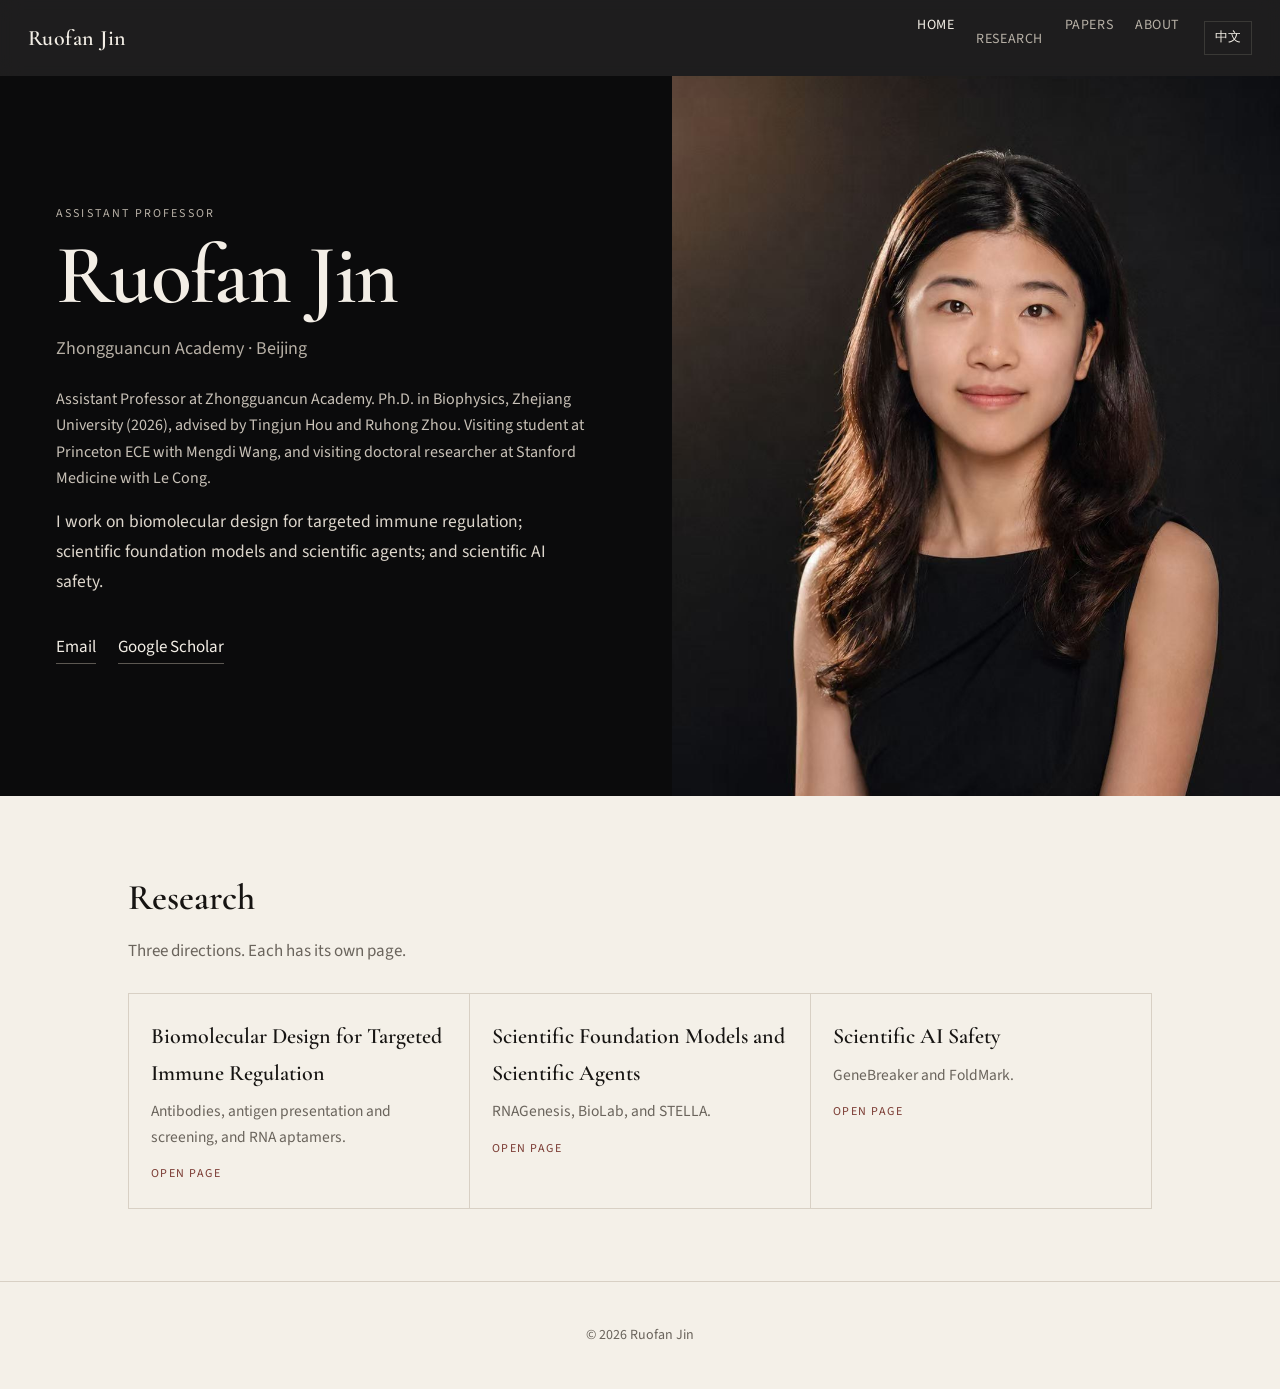
==== index.html @ 7af5a0ce "Force a cache refresh so home and research pages drop OpenIO. Co-authored-by: Cursor <cursoragent@cu" ====
<!DOCTYPE html>
<html lang="en" data-root="" data-page="home">
<head>
  <meta charset="UTF-8" />
  <meta name="viewport" content="width=device-width, initial-scale=1.0" />
  <title>Ruofan Jin</title>
  <meta name="description" content="Ruofan Jin is an Assistant Professor at Zhongguancun Academy. Research: biomolecular design for targeted immune regulation; scientific foundation models and scientific agents; and scientific AI safety." />
  <link rel="preconnect" href="https://fonts.googleapis.com" />
  <link rel="preconnect" href="https://fonts.gstatic.com" crossorigin />
  <link href="https://fonts.googleapis.com/css2?family=Cormorant+Garamond:ital,wght@0,500;0,600;0,700;1,500&family=Source+Sans+3:ital,wght@0,400;0,500;0,600;1,400&display=swap" rel="stylesheet" />
  <link rel="stylesheet" href="css/style.css" />
  <link rel="icon" href="data:image/svg+xml,<svg xmlns='http://www.w3.org/2000/svg' viewBox='0 0 64 64'><rect fill='%230c0c0d' width='64' height='64'/><text x='50%' y='54%' text-anchor='middle' fill='%23f4f0e8' font-family='Georgia' font-size='28'>RJ</text></svg>" />
</head>
<body>
  <header class="site-header" id="site-header"></header>

  <main id="top">
    <section class="hero">
      <div class="hero-copy">
        <p class="eyebrow" data-i18n="hero.role">Assistant Professor</p>
        <h1 data-i18n="hero.name">Ruofan Jin</h1>
        <p class="hero-affil" data-i18n="hero.affil">Zhongguancun Academy · Beijing</p>
        <p class="hero-bio" data-i18n="hero.bio"></p>
        <p class="hero-lead" data-i18n="hero.lead">
          I work on biomolecular design for targeted immune regulation; scientific foundation models and scientific agents; and scientific AI safety.
        </p>
        <div class="hero-links">
          <a href="mailto:jinruofan@bza.edu.cn">Email</a>
          <a href="https://scholar.google.com/citations?user=nG5izwYAAAAJ&hl=en" target="_blank" rel="noopener">Google Scholar</a>
        </div>
      </div>
      <figure class="hero-photo">
        <img src="photos/portrait.jpg" alt="Portrait of Ruofan Jin" width="1023" height="1537" data-i18n-alt="hero.photoAlt" />
      </figure>
    </section>

    <section id="research" class="section">
      <div class="section-head">
        <h2 data-i18n="research.title">Research</h2>
        <p data-i18n="research.sub">Three directions. Each has its own page.</p>
      </div>
      <div class="research-grid" id="research-grid"></div>
    </section>
  </main>

  <footer class="site-footer">
    <p>© <span id="year"></span> <span id="footer-name">Ruofan Jin</span></p>
  </footer>

  <script src="js/content.js?v=20260819r"></script>
  <script src="js/site.js?v=20260819r"></script>
</body>
</html>
---- css/style.css ----
:root {
  --ink: #161412;
  --muted: #6a645c;
  --paper: #f4f0e8;
  --paper-2: #ebe5da;
  --line: #d8d0c4;
  --accent: #7a3a32;
  --hero: #0b0b0c;
  --hero-text: #f3eee6;
  --hero-muted: #b7b0a6;
  --max: 1080px;
  --serif: "Cormorant Garamond", "Times New Roman", serif;
  --sans: "Source Sans 3", "Helvetica Neue", sans-serif;
}

* { box-sizing: border-box; }
html { scroll-behavior: smooth; }
body {
  margin: 0;
  background: var(--paper);
  color: var(--ink);
  font-family: var(--sans);
  font-size: 17px;
  line-height: 1.65;
}

a { color: var(--accent); text-decoration: none; }
a:hover { text-decoration: underline; }

.site-header {
  position: sticky;
  top: 0;
  z-index: 20;
  display: flex;
  align-items: center;
  gap: 24px;
  padding: 14px 28px;
  background: rgba(11, 11, 12, 0.92);
  backdrop-filter: blur(10px);
  color: var(--hero-text);
}
.brand {
  color: var(--hero-text);
  font-family: var(--serif);
  font-size: 22px;
  font-weight: 600;
  letter-spacing: 0.02em;
  text-decoration: none;
  white-space: nowrap;
}
html[lang="zh-CN"] .brand,
html[lang="zh-CN"] .hero h1,
html[lang="zh-CN"] .article h1,
html[lang="zh-CN"] .page .section-head h1 {
  font-family: "Songti SC", "Noto Serif SC", "STSong", "SimSun", var(--serif);
}
html[lang="zh-CN"] .hero h1 { letter-spacing: 0.12em; }
.nav {
  display: flex;
  gap: 22px;
  margin-left: auto;
}
.nav a {
  color: var(--hero-muted);
  font-size: 14px;
  letter-spacing: 0.04em;
  text-transform: uppercase;
  text-decoration: none;
}
.nav a:hover { color: var(--hero-text); }
.nav a.is-active { color: var(--hero-text); }
.nav-group {
  position: relative;
  padding: 10px 0;
}
.nav-label {
  color: var(--hero-muted);
  font-size: 14px;
  letter-spacing: 0.04em;
  text-transform: uppercase;
}
.nav-group.is-current .nav-label { color: var(--hero-text); }
.nav-drop {
  display: none;
  position: absolute;
  top: 100%;
  left: 0;
  min-width: 220px;
  padding: 8px 0;
  background: #141312;
  border: 1px solid #3a3936;
  z-index: 30;
}
.nav-group:hover .nav-drop,
.nav-group:focus-within .nav-drop { display: block; }
.nav-drop a {
  display: block;
  padding: 8px 14px;
  text-transform: none;
  letter-spacing: 0.02em;
}
.header-actions { display: flex; align-items: center; gap: 10px; }
.lang-toggle,
.menu-toggle {
  background: transparent;
  border: 1px solid #3a3936;
  color: var(--hero-text);
  padding: 5px 10px;
  font: inherit;
  font-size: 13px;
  cursor: pointer;
}
.menu-toggle { display: none; }

.hero {
  display: grid;
  grid-template-columns: 1.05fr 0.95fr;
  min-height: auto;
  background: var(--hero);
  color: var(--hero-text);
}
.hero-copy {
  display: flex;
  flex-direction: column;
  justify-content: center;
  padding: 64px 56px 68px;
  max-width: 640px;
}
.eyebrow {
  margin: 0 0 12px;
  letter-spacing: 0.18em;
  text-transform: uppercase;
  font-size: 12px;
  color: var(--hero-muted);
}
.hero h1 {
  margin: 0;
  font-family: var(--serif);
  font-size: clamp(48px, 7vw, 84px);
  font-weight: 600;
  line-height: 0.95;
  letter-spacing: -0.02em;
}
.hero-affil {
  margin: 18px 0 0;
  color: var(--hero-muted);
  font-size: 18px;
}
.hero-bio {
  margin: 22px 0 0;
  max-width: 36em;
  color: #c9c2b8;
  font-size: 16px;
  line-height: 1.65;
}
.hero-lead {
  margin: 16px 0 0;
  max-width: 36em;
  color: #ddd6cc;
  font-size: 17.5px;
  line-height: 1.7;
}
.hero-links {
  display: flex;
  flex-wrap: wrap;
  gap: 22px;
  margin-top: 36px;
}
.hero-links a {
  color: var(--hero-text);
  border-bottom: 1px solid #5c5852;
  padding-bottom: 2px;
  text-decoration: none;
}
.hero-links a:hover { border-bottom-color: var(--hero-text); }
.hero-photo {
  margin: 0;
  overflow: hidden;
  background: #000;
  min-height: 520px;
  max-height: 720px;
}
.hero-photo img {
  width: 100%;
  height: 100%;
  object-fit: cover;
  object-position: 50% 18%;
  display: block;
}

.news-bar {
  display: grid;
  grid-template-columns: 90px 1fr;
  gap: 16px;
  max-width: var(--max);
  margin: 0 auto;
  padding: 28px 28px 8px;
  border-bottom: 1px solid var(--line);
}
.news-bar > p {
  margin: 6px 0 0;
  font-size: 12px;
  letter-spacing: 0.16em;
  text-transform: uppercase;
  color: var(--accent);
}
.news-bar ul {
  margin: 0;
  padding: 0;
  list-style: none;
}
.news-bar li {
  font-size: 15px;
  color: var(--muted);
  padding: 4px 0;
}
.news-bar li a { font-weight: 600; }
.news-bar li span { color: var(--muted); }

.section {
  max-width: var(--max);
  margin: 0 auto;
  padding: 72px 28px;
}
.section-alt { background: var(--paper-2); max-width: none; padding: 72px 28px; }
.section-alt > * { max-width: var(--max); margin-left: auto; margin-right: auto; }
.section-head { margin-bottom: 28px; }
.section-head h2,
.page .section-head h1 {
  margin: 0;
  font-family: var(--serif);
  font-size: 36px;
  font-weight: 600;
}
.section-head p { margin: 10px 0 0; color: var(--muted); }

.prose { max-width: 46em; }
.prose p { margin: 0 0 16px; }
.prose .note {
  margin-top: 24px;
  padding-top: 16px;
  border-top: 1px solid var(--line);
  color: var(--muted);
  font-size: 16px;
}

.research-grid {
  display: grid;
  grid-template-columns: 1fr 1fr 1fr;
  gap: 1px;
  background: var(--line);
  border: 1px solid var(--line);
}
.research-card {
  display: block;
  width: 100%;
  text-align: left;
  background: var(--paper);
  border: 0;
  padding: 24px 22px 22px;
  font: inherit;
  color: inherit;
  text-decoration: none;
  cursor: pointer;
}
a.research-card:hover {
  text-decoration: none;
  background: #fffdf8;
}
.research-card:focus-visible {
  outline: 1px solid var(--accent);
  outline-offset: -1px;
}
.research-card h3 {
  margin: 0 0 8px;
  font-family: var(--serif);
  font-size: 22px;
  font-weight: 600;
}
.research-card p { margin: 0; color: var(--muted); font-size: 15.5px; }
.card-hint {
  display: inline-block;
  margin-top: 14px;
  font-size: 12px;
  letter-spacing: 0.12em;
  text-transform: uppercase;
  color: var(--accent);
}
.research-panel {
  margin-top: 1px;
  padding: 28px 24px;
  border: 1px solid var(--line);
  border-top: 0;
  background: #fffdf8;
}
.research-panel h3 {
  margin: 0 0 18px;
  font-family: var(--serif);
  font-size: 26px;
}
.research-panel h4 {
  margin: 18px 0 8px;
  font-size: 12px;
  letter-spacing: 0.14em;
  text-transform: uppercase;
  color: var(--accent);
}
.research-panel p { margin: 0; max-width: 46em; }
.work-list {
  margin: 0;
  padding: 0;
  list-style: none;
}
.work-list li { padding: 6px 0; border-bottom: 1px solid var(--line); }
.work-list span { color: var(--muted); }
.fig-grid {
  display: grid;
  grid-template-columns: repeat(auto-fit, minmax(220px, 1fr));
  gap: 18px;
  margin: 4px 0 8px;
}
.fig-grid figure {
  margin: 0;
}
.fig-grid img {
  display: block;
  width: 100%;
  height: auto;
  background: #fff;
  border: 1px solid var(--line);
}
.fig-grid a { text-decoration: none; }
.fig-grid figcaption {
  margin-top: 8px;
  font-size: 13.5px;
  line-height: 1.45;
  color: var(--muted);
}
.code-links {
  display: flex;
  flex-wrap: wrap;
  gap: 16px 22px;
  margin-top: 4px;
}

.page {
  max-width: var(--max);
  margin: 0 auto;
  padding: 48px 28px 80px;
  min-height: 70vh;
}
.article h1 {
  margin: 0 0 12px;
  font-family: var(--serif);
  font-size: clamp(28px, 4vw, 40px);
  font-weight: 600;
  line-height: 1.2;
}
.article .page-kicker {
  margin: 0 0 10px;
  font-size: 12px;
  letter-spacing: 0.16em;
  text-transform: uppercase;
  color: var(--accent);
}
.article .lede {
  margin: 0 0 28px;
  font-size: 19px;
  color: var(--muted);
  max-width: 40em;
}
.article .story,
.article p {
  max-width: 46em;
}
.article h2 {
  margin: 28px 0 10px;
  font-size: 12px;
  letter-spacing: 0.14em;
  text-transform: uppercase;
  color: var(--accent);
}
.fig-stack {
  display: flex;
  flex-direction: column;
  gap: 28px;
  margin: 8px 0 0;
}
.fig-stack figure { margin: 0; }
.fig-stack img {
  display: block;
  width: 100%;
  height: auto;
  background: #fff;
  border: 1px solid var(--line);
}
.fig-stack a { text-decoration: none; }
.fig-stack figcaption {
  margin-top: 10px;
  font-size: 14px;
  line-height: 1.5;
  color: var(--muted);
  max-width: 46em;
}

.list-label {
  margin: 36px 0 12px;
  font-size: 13px;
  letter-spacing: 0.14em;
  text-transform: uppercase;
  color: var(--accent);
  font-weight: 600;
}
.pubs {
  margin: 0;
  padding: 0;
  list-style: none;
  counter-reset: pub;
}
.pubs li {
  counter-increment: pub;
  display: grid;
  grid-template-columns: 2.2em 1fr;
  gap: 8px;
  padding: 16px 0;
  border-bottom: 1px solid var(--line);
}
.pubs li::before {
  content: counter(pub, decimal-leading-zero);
  color: var(--muted);
  font-variant-numeric: tabular-nums;
  font-size: 13px;
  padding-top: 4px;
}
.pubs .title { font-weight: 600; }
.pubs .meta { color: var(--muted); font-size: 15px; margin-top: 4px; }
.pubs .venue { font-style: italic; }
.pubs .badge {
  display: inline-block;
  margin-left: 8px;
  font-style: normal;
  font-size: 12px;
  letter-spacing: 0.04em;
  color: var(--accent);
}

.exp-grid {
  display: grid;
  grid-template-columns: 1fr 1fr;
  gap: 48px;
}
.timeline, .plain {
  margin: 0;
  padding: 0;
  list-style: none;
}
.timeline li, .plain li {
  padding: 10px 0;
  border-bottom: 1px solid var(--line);
}
.timeline .when { display: block; color: var(--muted); font-size: 13px; }
.timeline .what { font-weight: 600; }
.timeline .where { color: var(--muted); }

.contact-row {
  display: flex;
  justify-content: space-between;
  gap: 24px;
  flex-wrap: wrap;
}
.contact-links { display: flex; gap: 20px; }

.site-footer {
  border-top: 1px solid var(--line);
  padding: 28px;
  text-align: center;
  color: var(--muted);
  font-size: 14px;
}

@media (max-width: 980px) {
  .research-grid { grid-template-columns: 1fr; }
}

@media (max-width: 860px) {
  .hero { grid-template-columns: 1fr; min-height: auto; }
  .hero-copy { padding: 48px 24px 40px; }
  .hero-photo { height: 56vh; min-height: 380px; max-height: none; }
  .news-bar, .exp-grid, .research-grid { grid-template-columns: 1fr; }
  .nav { display: none; }
  .nav.open {
    display: flex;
    flex-direction: column;
    position: absolute;
    top: 52px;
    left: 0;
    right: 0;
    background: var(--hero);
    padding: 16px 28px 24px;
    gap: 14px;
  }
  .nav-group { padding: 0; }
  .nav-drop {
    display: block;
    position: static;
    min-width: 0;
    padding: 8px 0 0 12px;
    border: 0;
    background: transparent;
  }
  .menu-toggle { display: inline-block; }
  .site-header { position: sticky; flex-wrap: wrap; }
}
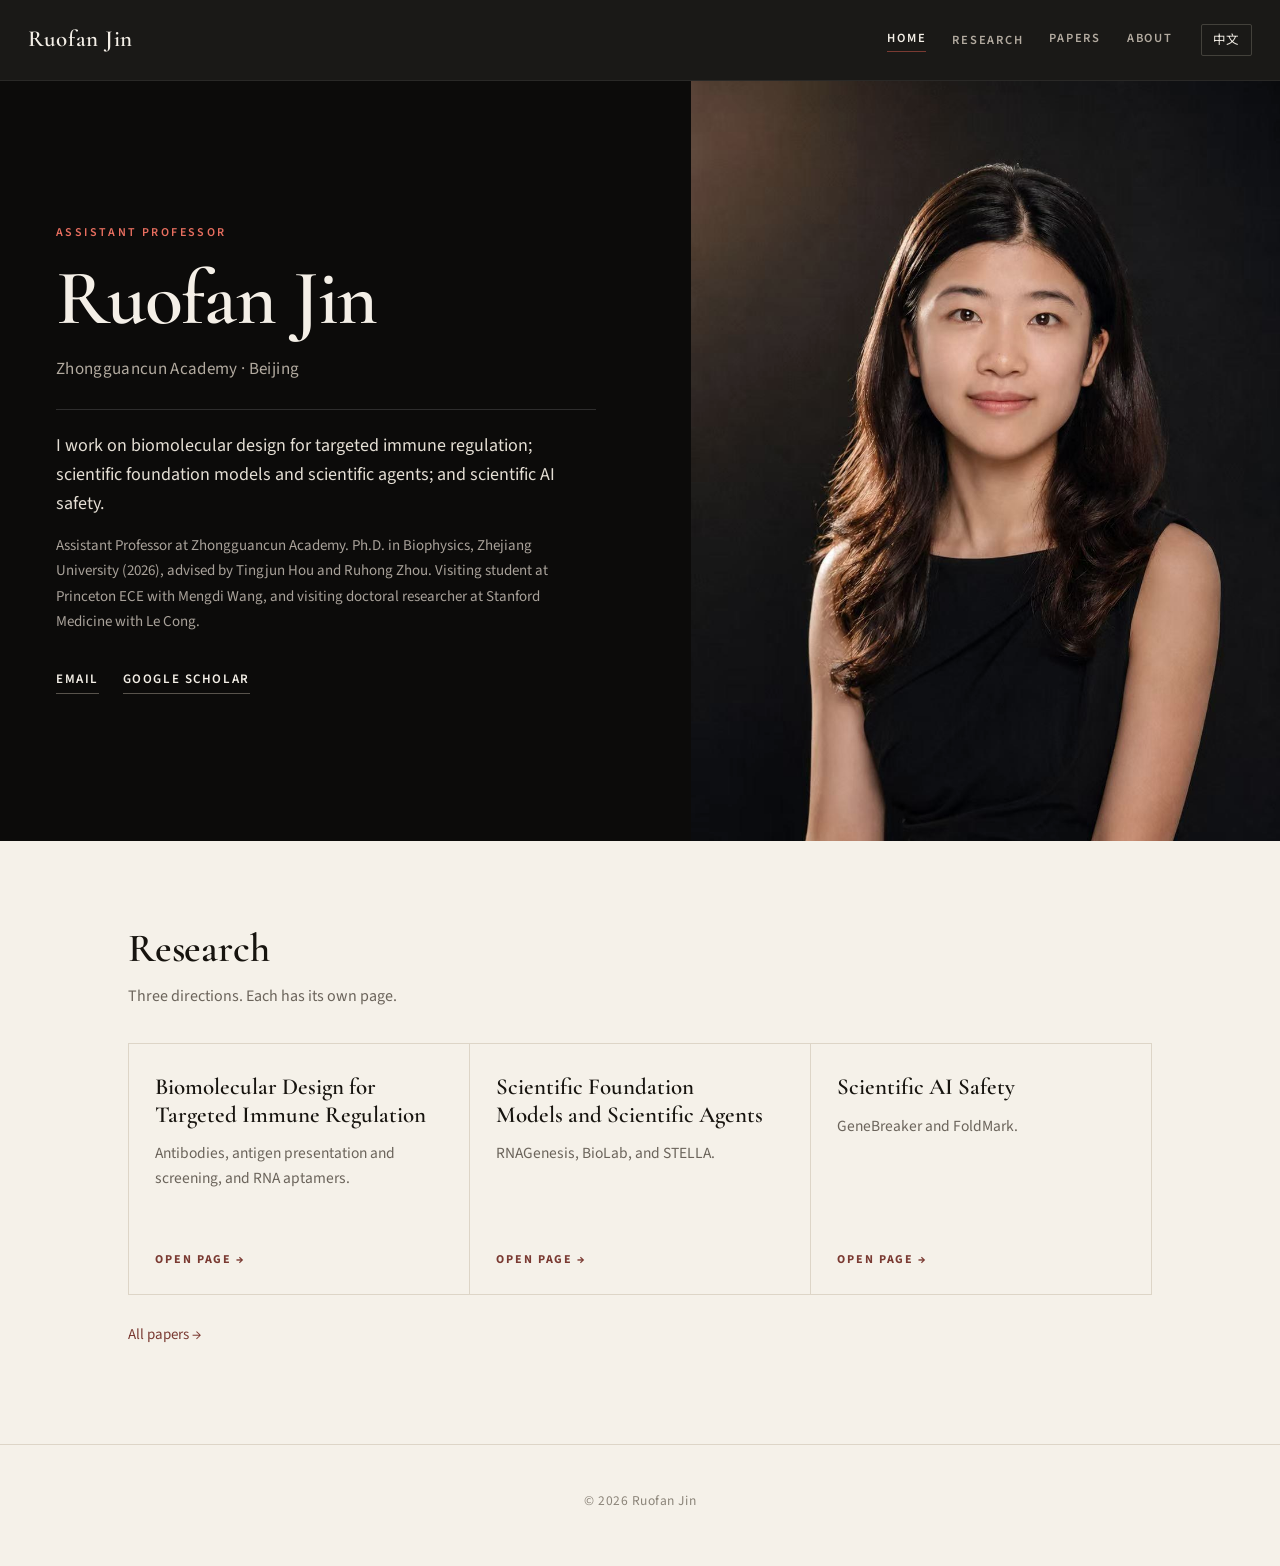
==== commit c58c8021: "Rework the typographic system for readable Chinese and English pages. Load Noto Serif/Sans SC so Chi" ====
--- a/index.html
+++ b/index.html
@@ -7,8 +7,8 @@
   <meta name="description" content="Ruofan Jin is an Assistant Professor at Zhongguancun Academy. Research: biomolecular design for targeted immune regulation; scientific foundation models and scientific agents; and scientific AI safety." />
   <link rel="preconnect" href="https://fonts.googleapis.com" />
   <link rel="preconnect" href="https://fonts.gstatic.com" crossorigin />
-  <link href="https://fonts.googleapis.com/css2?family=Cormorant+Garamond:ital,wght@0,500;0,600;0,700;1,500&family=Source+Sans+3:ital,wght@0,400;0,500;0,600;1,400&display=swap" rel="stylesheet" />
-  <link rel="stylesheet" href="css/style.css" />
+  <link href="https://fonts.googleapis.com/css2?family=Cormorant+Garamond:ital,wght@0,500;0,600;0,700;1,500&family=Noto+Sans+SC:wght@400;500;700&family=Noto+Serif+SC:wght@500;600&family=Source+Sans+3:ital,wght@0,400;0,500;0,600;1,400&display=swap" rel="stylesheet" />
+  <link rel="stylesheet" href="css/style.css?v=20260819u" />
   <link rel="icon" href="data:image/svg+xml,<svg xmlns='http://www.w3.org/2000/svg' viewBox='0 0 64 64'><rect fill='%230c0c0d' width='64' height='64'/><text x='50%' y='54%' text-anchor='middle' fill='%23f4f0e8' font-family='Georgia' font-size='28'>RJ</text></svg>" />
 </head>
 <body>
@@ -20,10 +20,10 @@
         <p class="eyebrow" data-i18n="hero.role">Assistant Professor</p>
         <h1 data-i18n="hero.name">Ruofan Jin</h1>
         <p class="hero-affil" data-i18n="hero.affil">Zhongguancun Academy · Beijing</p>
-        <p class="hero-bio" data-i18n="hero.bio"></p>
         <p class="hero-lead" data-i18n="hero.lead">
           I work on biomolecular design for targeted immune regulation; scientific foundation models and scientific agents; and scientific AI safety.
         </p>
+        <p class="hero-bio" data-i18n="hero.bio"></p>
         <div class="hero-links">
           <a href="mailto:jinruofan@bza.edu.cn">Email</a>
           <a href="https://scholar.google.com/citations?user=nG5izwYAAAAJ&hl=en" target="_blank" rel="noopener">Google Scholar</a>
@@ -40,6 +40,7 @@
         <p data-i18n="research.sub">Three directions. Each has its own page.</p>
       </div>
       <div class="research-grid" id="research-grid"></div>
+      <p class="section-more"><a href="papers.html" data-i18n="research.all">All papers</a></p>
     </section>
   </main>
 
@@ -47,7 +48,7 @@
     <p>© <span id="year"></span> <span id="footer-name">Ruofan Jin</span></p>
   </footer>
 
-  <script src="js/content.js?v=20260819r"></script>
-  <script src="js/site.js?v=20260819r"></script>
+  <script src="js/content.js?v=20260819u"></script>
+  <script src="js/site.js?v=20260819u"></script>
 </body>
 </html>
--- a/css/style.css
+++ b/css/style.css
@@ -1,20 +1,40 @@
 :root {
-  --ink: #161412;
-  --muted: #6a645c;
-  --paper: #f4f0e8;
-  --paper-2: #ebe5da;
-  --line: #d8d0c4;
+  --ink: #17140f;
+  --ink-2: #35302a;
+  --muted: #6b645b;
+  --faint: #8b8479;
+  --paper: #f5f1e9;
+  --paper-2: #ece6db;
+  --card: #fffdf8;
+  --line: #ddd5c7;
+  --line-strong: #c8bfb0;
   --accent: #7a3a32;
-  --hero: #0b0b0c;
-  --hero-text: #f3eee6;
-  --hero-muted: #b7b0a6;
+  --accent-soft: rgba(122, 58, 50, 0.08);
+  --hero: #0c0b0a;
+  --hero-text: #f4efe7;
+  --hero-muted: #b3aba0;
   --max: 1080px;
-  --serif: "Cormorant Garamond", "Times New Roman", serif;
-  --sans: "Source Sans 3", "Helvetica Neue", sans-serif;
+  --measure: 660px;
+  --measure-wide: 860px;
+  --serif: "Cormorant Garamond", "Noto Serif SC", "Songti SC", Georgia, serif;
+  --sans: "Source Sans 3", "Noto Sans SC", "PingFang SC", "Helvetica Neue", Arial, sans-serif;
+  --label: 12px;
+  --label-track: 0.16em;
+}
+
+/* Chinese needs a shorter measure and more leading than Latin. */
+html[lang="zh-CN"] {
+  --measure: 580px;
 }
 
 * { box-sizing: border-box; }
-html { scroll-behavior: smooth; }
+
+html {
+  scroll-behavior: smooth;
+  scroll-padding-top: 72px;
+  -webkit-text-size-adjust: 100%;
+}
+
 body {
   margin: 0;
   background: var(--paper);
@@ -22,100 +42,150 @@
   font-family: var(--sans);
   font-size: 17px;
   line-height: 1.65;
-}
-
-a { color: var(--accent); text-decoration: none; }
+  -webkit-font-smoothing: antialiased;
+  -moz-osx-font-smoothing: grayscale;
+  text-rendering: optimizeLegibility;
+}
+html[lang="zh-CN"] body {
+  font-size: 16.5px;
+  line-height: 1.85;
+}
+
+img { max-width: 100%; }
+
+a {
+  color: var(--accent);
+  text-decoration: none;
+  text-underline-offset: 3px;
+}
 a:hover { text-decoration: underline; }
-
+a:focus-visible,
+button:focus-visible {
+  outline: 2px solid var(--accent);
+  outline-offset: 3px;
+}
+::selection { background: #e6dbc8; }
+
+.label {
+  font-size: var(--label);
+  letter-spacing: var(--label-track);
+  text-transform: uppercase;
+  font-weight: 700;
+}
+
+/* ---------- header ---------- */
 .site-header {
   position: sticky;
   top: 0;
   z-index: 20;
   display: flex;
   align-items: center;
-  gap: 24px;
-  padding: 14px 28px;
-  background: rgba(11, 11, 12, 0.92);
+  gap: 28px;
+  padding: 13px 28px;
+  background: rgba(12, 11, 10, 0.94);
   backdrop-filter: blur(10px);
+  border-bottom: 1px solid rgba(255, 255, 255, 0.07);
   color: var(--hero-text);
 }
 .brand {
   color: var(--hero-text);
   font-family: var(--serif);
-  font-size: 22px;
-  font-weight: 600;
-  letter-spacing: 0.02em;
-  text-decoration: none;
+  font-size: 23px;
+  font-weight: 600;
+  letter-spacing: 0.03em;
   white-space: nowrap;
 }
-html[lang="zh-CN"] .brand,
-html[lang="zh-CN"] .hero h1,
-html[lang="zh-CN"] .article h1,
-html[lang="zh-CN"] .page .section-head h1 {
-  font-family: "Songti SC", "Noto Serif SC", "STSong", "SimSun", var(--serif);
-}
-html[lang="zh-CN"] .hero h1 { letter-spacing: 0.12em; }
+.brand:hover { text-decoration: none; opacity: 0.85; }
+html[lang="zh-CN"] .brand { font-size: 20px; letter-spacing: 0.14em; }
+
 .nav {
   display: flex;
-  gap: 22px;
+  align-items: center;
+  gap: 26px;
   margin-left: auto;
 }
-.nav a {
-  color: var(--hero-muted);
-  font-size: 14px;
-  letter-spacing: 0.04em;
-  text-transform: uppercase;
-  text-decoration: none;
-}
-.nav a:hover { color: var(--hero-text); }
-.nav a.is-active { color: var(--hero-text); }
-.nav-group {
-  position: relative;
-  padding: 10px 0;
-}
+.nav a,
 .nav-label {
   color: var(--hero-muted);
+  font-size: 12.5px;
+  letter-spacing: 0.14em;
+  text-transform: uppercase;
+  font-weight: 600;
+}
+html[lang="zh-CN"] .nav a,
+html[lang="zh-CN"] .nav-label {
   font-size: 14px;
-  letter-spacing: 0.04em;
-  text-transform: uppercase;
-}
-.nav-group.is-current .nav-label { color: var(--hero-text); }
+  letter-spacing: 0.1em;
+  font-weight: 400;
+}
+.nav > a,
+.nav-label {
+  display: inline-block;
+  padding-bottom: 3px;
+  border-bottom: 1px solid transparent;
+}
+.nav a:hover { color: var(--hero-text); text-decoration: none; }
+.nav > a.is-active,
+.nav-group.is-current .nav-label {
+  color: var(--hero-text);
+  border-bottom-color: var(--accent);
+}
+.nav-group { position: relative; padding: 12px 0; }
+.nav-label { cursor: default; }
+/* Kept painted but transparent so the links stay keyboard reachable. */
 .nav-drop {
-  display: none;
   position: absolute;
   top: 100%;
-  left: 0;
-  min-width: 220px;
-  padding: 8px 0;
-  background: #141312;
-  border: 1px solid #3a3936;
-  z-index: 30;
+  left: -14px;
+  min-width: 232px;
+  padding: 6px 0;
+  background: #171614;
+  border: 1px solid #37352f;
+  box-shadow: 0 18px 40px rgba(0, 0, 0, 0.35);
+  opacity: 0;
+  pointer-events: none;
+  transform: translateY(-5px);
+  transition: opacity 0.15s ease, transform 0.15s ease;
 }
 .nav-group:hover .nav-drop,
-.nav-group:focus-within .nav-drop { display: block; }
+.nav-group:focus-within .nav-drop {
+  opacity: 1;
+  pointer-events: auto;
+  transform: none;
+}
 .nav-drop a {
   display: block;
-  padding: 8px 14px;
+  padding: 9px 16px;
+  font-size: 14px;
+  letter-spacing: 0.02em;
   text-transform: none;
-  letter-spacing: 0.02em;
-}
+  font-weight: 400;
+  border: 0;
+}
+.nav-drop a.is-active { color: var(--hero-text); border: 0; }
+
 .header-actions { display: flex; align-items: center; gap: 10px; }
 .lang-toggle,
 .menu-toggle {
   background: transparent;
-  border: 1px solid #3a3936;
+  border: 1px solid #43413b;
+  border-radius: 2px;
   color: var(--hero-text);
-  padding: 5px 10px;
+  padding: 5px 11px;
   font: inherit;
-  font-size: 13px;
+  font-size: 12.5px;
+  letter-spacing: 0.06em;
   cursor: pointer;
-}
+  transition: background 0.15s ease;
+}
+.lang-toggle:hover,
+.menu-toggle:hover { background: rgba(255, 255, 255, 0.08); }
 .menu-toggle { display: none; }
 
+/* ---------- hero ---------- */
 .hero {
   display: grid;
-  grid-template-columns: 1.05fr 0.95fr;
-  min-height: auto;
+  grid-template-columns: 1.08fr 0.92fr;
   background: var(--hero);
   color: var(--hero-text);
 }
@@ -123,62 +193,78 @@
   display: flex;
   flex-direction: column;
   justify-content: center;
-  padding: 64px 56px 68px;
-  max-width: 640px;
+  padding: 72px 56px 76px;
+  max-width: 660px;
 }
 .eyebrow {
-  margin: 0 0 12px;
-  letter-spacing: 0.18em;
-  text-transform: uppercase;
-  font-size: 12px;
-  color: var(--hero-muted);
+  margin: 0 0 16px;
+  font-size: var(--label);
+  letter-spacing: 0.2em;
+  text-transform: uppercase;
+  font-weight: 600;
+  color: var(--accent);
+  filter: brightness(1.9);
 }
 .hero h1 {
   margin: 0;
   font-family: var(--serif);
-  font-size: clamp(48px, 7vw, 84px);
-  font-weight: 600;
-  line-height: 0.95;
-  letter-spacing: -0.02em;
+  font-size: clamp(46px, 6.4vw, 78px);
+  font-weight: 600;
+  line-height: 1;
+  letter-spacing: -0.015em;
+  text-wrap: balance;
+}
+html[lang="zh-CN"] .hero h1 {
+  font-size: clamp(38px, 4.8vw, 58px);
+  letter-spacing: 0.1em;
+  line-height: 1.15;
 }
 .hero-affil {
   margin: 18px 0 0;
   color: var(--hero-muted);
+  font-size: 17px;
+  letter-spacing: 0.02em;
+}
+.hero-lead {
+  margin: 26px 0 0;
+  padding-top: 22px;
+  border-top: 1px solid rgba(255, 255, 255, 0.14);
+  max-width: 30em;
+  color: #e4ded4;
   font-size: 18px;
-}
+  line-height: 1.6;
+}
+html[lang="zh-CN"] .hero-lead { font-size: 17px; line-height: 1.8; }
 .hero-bio {
-  margin: 22px 0 0;
-  max-width: 36em;
-  color: #c9c2b8;
-  font-size: 16px;
-  line-height: 1.65;
-}
-.hero-lead {
-  margin: 16px 0 0;
-  max-width: 36em;
-  color: #ddd6cc;
-  font-size: 17.5px;
+  margin: 14px 0 0;
+  max-width: 34em;
+  color: #a9a29a;
+  font-size: 15px;
   line-height: 1.7;
 }
 .hero-links {
   display: flex;
   flex-wrap: wrap;
-  gap: 22px;
-  margin-top: 36px;
+  gap: 24px;
+  margin-top: 34px;
 }
 .hero-links a {
   color: var(--hero-text);
-  border-bottom: 1px solid #5c5852;
-  padding-bottom: 2px;
-  text-decoration: none;
-}
-.hero-links a:hover { border-bottom-color: var(--hero-text); }
+  font-size: 13px;
+  letter-spacing: 0.12em;
+  text-transform: uppercase;
+  font-weight: 600;
+  border-bottom: 1px solid #58534c;
+  padding-bottom: 3px;
+}
+html[lang="zh-CN"] .hero-links a { font-size: 14px; letter-spacing: 0.06em; font-weight: 400; }
+.hero-links a:hover { border-bottom-color: var(--hero-text); text-decoration: none; }
 .hero-photo {
   margin: 0;
   overflow: hidden;
   background: #000;
-  min-height: 520px;
-  max-height: 720px;
+  min-height: 540px;
+  max-height: 760px;
 }
 .hero-photo img {
   width: 100%;
@@ -186,205 +272,187 @@
   object-fit: cover;
   object-position: 50% 18%;
   display: block;
-}
-
-.news-bar {
-  display: grid;
-  grid-template-columns: 90px 1fr;
-  gap: 16px;
-  max-width: var(--max);
-  margin: 0 auto;
-  padding: 28px 28px 8px;
-  border-bottom: 1px solid var(--line);
-}
-.news-bar > p {
-  margin: 6px 0 0;
-  font-size: 12px;
-  letter-spacing: 0.16em;
-  text-transform: uppercase;
-  color: var(--accent);
-}
-.news-bar ul {
-  margin: 0;
-  padding: 0;
-  list-style: none;
-}
-.news-bar li {
-  font-size: 15px;
-  color: var(--muted);
-  padding: 4px 0;
-}
-.news-bar li a { font-weight: 600; }
-.news-bar li span { color: var(--muted); }
-
+  filter: saturate(0.92) contrast(1.02);
+}
+
+/* ---------- generic sections and pages ---------- */
 .section {
   max-width: var(--max);
   margin: 0 auto;
-  padding: 72px 28px;
-}
-.section-alt { background: var(--paper-2); max-width: none; padding: 72px 28px; }
-.section-alt > * { max-width: var(--max); margin-left: auto; margin-right: auto; }
-.section-head { margin-bottom: 28px; }
+  padding: 84px 28px 96px;
+}
+.page {
+  max-width: var(--max);
+  margin: 0 auto;
+  padding: 56px 28px 104px;
+}
+.section-head { margin-bottom: 34px; }
 .section-head h2,
 .page .section-head h1 {
   margin: 0;
   font-family: var(--serif);
-  font-size: 36px;
-  font-weight: 600;
-}
-.section-head p { margin: 10px 0 0; color: var(--muted); }
-
-.prose { max-width: 46em; }
-.prose p { margin: 0 0 16px; }
-.prose .note {
-  margin-top: 24px;
-  padding-top: 16px;
-  border-top: 1px solid var(--line);
+  font-size: clamp(30px, 3.4vw, 40px);
+  font-weight: 600;
+  line-height: 1.15;
+  letter-spacing: -0.005em;
+}
+html[lang="zh-CN"] .section-head h2,
+html[lang="zh-CN"] .page .section-head h1 {
+  font-size: clamp(26px, 2.8vw, 33px);
+  letter-spacing: 0.04em;
+}
+.section-head p {
+  margin: 12px 0 0;
+  max-width: var(--measure);
   color: var(--muted);
   font-size: 16px;
 }
 
+/* ---------- home research grid ---------- */
 .research-grid {
   display: grid;
-  grid-template-columns: 1fr 1fr 1fr;
+  grid-template-columns: repeat(3, 1fr);
   gap: 1px;
   background: var(--line);
   border: 1px solid var(--line);
 }
 .research-card {
-  display: block;
-  width: 100%;
-  text-align: left;
+  display: flex;
+  flex-direction: column;
+  position: relative;
+  min-height: 250px;
   background: var(--paper);
-  border: 0;
-  padding: 24px 22px 22px;
-  font: inherit;
+  padding: 30px 26px 24px;
   color: inherit;
   text-decoration: none;
-  cursor: pointer;
-}
-a.research-card:hover {
-  text-decoration: none;
-  background: #fffdf8;
-}
-.research-card:focus-visible {
-  outline: 1px solid var(--accent);
-  outline-offset: -1px;
-}
+  transition: background 0.18s ease;
+}
+.research-card::before {
+  content: "";
+  position: absolute;
+  left: 0;
+  top: 0;
+  bottom: 0;
+  width: 2px;
+  background: var(--accent);
+  opacity: 0;
+  transition: opacity 0.18s ease;
+}
+a.research-card:hover { text-decoration: none; background: var(--card); }
+a.research-card:hover::before { opacity: 1; }
 .research-card h3 {
-  margin: 0 0 8px;
+  margin: 0 0 12px;
   font-family: var(--serif);
-  font-size: 22px;
-  font-weight: 600;
-}
-.research-card p { margin: 0; color: var(--muted); font-size: 15.5px; }
+  font-size: 23px;
+  font-weight: 600;
+  line-height: 1.2;
+  text-wrap: balance;
+}
+html[lang="zh-CN"] .research-card h3 {
+  font-size: 20px;
+  line-height: 1.45;
+  letter-spacing: 0.02em;
+}
+.research-card p {
+  margin: 0;
+  color: var(--muted);
+  font-size: 15.5px;
+  line-height: 1.6;
+}
 .card-hint {
   display: inline-block;
-  margin-top: 14px;
-  font-size: 12px;
-  letter-spacing: 0.12em;
-  text-transform: uppercase;
+  margin-top: auto;
+  padding-top: 22px;
+  font-size: var(--label);
+  letter-spacing: var(--label-track);
+  text-transform: uppercase;
+  font-weight: 700;
   color: var(--accent);
 }
-.research-panel {
-  margin-top: 1px;
-  padding: 28px 24px;
-  border: 1px solid var(--line);
-  border-top: 0;
-  background: #fffdf8;
-}
-.research-panel h3 {
+html[lang="zh-CN"] .card-hint { font-size: 13px; letter-spacing: 0.08em; font-weight: 400; }
+.card-hint::after {
+  content: "\00a0\2192";
+  display: inline-block;
+  transition: transform 0.18s ease;
+}
+a.research-card:hover .card-hint::after { transform: translateX(4px); }
+
+.section-more {
+  margin: 28px 0 0;
+  font-size: 15px;
+}
+.section-more a::after { content: "\00a0\2192"; }
+
+/* ---------- article (research direction pages) ---------- */
+.article .page-kicker {
+  margin: 0 0 14px;
+  font-size: var(--label);
+  letter-spacing: 0.2em;
+  text-transform: uppercase;
+  font-weight: 700;
+  color: var(--accent);
+}
+.article h1 {
   margin: 0 0 18px;
+  max-width: 800px;
   font-family: var(--serif);
-  font-size: 26px;
-}
-.research-panel h4 {
-  margin: 18px 0 8px;
-  font-size: 12px;
-  letter-spacing: 0.14em;
-  text-transform: uppercase;
+  font-size: clamp(32px, 4.2vw, 48px);
+  font-weight: 600;
+  line-height: 1.1;
+  letter-spacing: -0.01em;
+  text-wrap: balance;
+}
+html[lang="zh-CN"] .article h1 {
+  font-size: clamp(27px, 3.2vw, 37px);
+  line-height: 1.35;
+  letter-spacing: 0.04em;
+}
+.article .lede {
+  margin: 0;
+  max-width: var(--measure);
+  font-family: var(--serif);
+  font-size: 24px;
+  line-height: 1.45;
+  color: var(--ink-2);
+}
+html[lang="zh-CN"] .article .lede { font-size: 20px; line-height: 1.7; }
+.article h2 {
+  margin: 46px 0 14px;
+  padding-top: 13px;
+  max-width: var(--measure);
+  border-top: 1px solid var(--line);
+  font-size: var(--label);
+  letter-spacing: var(--label-track);
+  text-transform: uppercase;
+  font-weight: 700;
   color: var(--accent);
 }
-.research-panel p { margin: 0; max-width: 46em; }
+html[lang="zh-CN"] .article h2 { font-size: 13px; letter-spacing: 0.1em; }
+.article p { max-width: var(--measure); margin: 0 0 14px; }
+.article .story {
+  margin: 14px 0 0;
+  color: var(--ink-2);
+}
 .work-list {
   margin: 0;
   padding: 0;
+  max-width: var(--measure);
   list-style: none;
 }
-.work-list li { padding: 6px 0; border-bottom: 1px solid var(--line); }
-.work-list span { color: var(--muted); }
-.fig-grid {
-  display: grid;
-  grid-template-columns: repeat(auto-fit, minmax(220px, 1fr));
-  gap: 18px;
-  margin: 4px 0 8px;
-}
-.fig-grid figure {
-  margin: 0;
-}
-.fig-grid img {
-  display: block;
-  width: 100%;
-  height: auto;
-  background: #fff;
-  border: 1px solid var(--line);
-}
-.fig-grid a { text-decoration: none; }
-.fig-grid figcaption {
-  margin-top: 8px;
-  font-size: 13.5px;
-  line-height: 1.45;
-  color: var(--muted);
-}
-.code-links {
-  display: flex;
-  flex-wrap: wrap;
-  gap: 16px 22px;
-  margin-top: 4px;
-}
-
-.page {
-  max-width: var(--max);
-  margin: 0 auto;
-  padding: 48px 28px 80px;
-  min-height: 70vh;
-}
-.article h1 {
-  margin: 0 0 12px;
-  font-family: var(--serif);
-  font-size: clamp(28px, 4vw, 40px);
-  font-weight: 600;
-  line-height: 1.2;
-}
-.article .page-kicker {
-  margin: 0 0 10px;
-  font-size: 12px;
-  letter-spacing: 0.16em;
-  text-transform: uppercase;
-  color: var(--accent);
-}
-.article .lede {
-  margin: 0 0 28px;
-  font-size: 19px;
-  color: var(--muted);
-  max-width: 40em;
-}
-.article .story,
-.article p {
-  max-width: 46em;
-}
-.article h2 {
-  margin: 28px 0 10px;
-  font-size: 12px;
-  letter-spacing: 0.14em;
-  text-transform: uppercase;
-  color: var(--accent);
-}
+.work-list li {
+  padding: 11px 0;
+  border-bottom: 1px solid var(--line);
+}
+.work-list li:first-child { border-top: 1px solid var(--line); }
+.work-list a { font-weight: 600; }
+.work-list span { color: var(--muted); font-size: 15px; }
+
 .fig-stack {
   display: flex;
   flex-direction: column;
-  gap: 28px;
-  margin: 8px 0 0;
+  gap: 40px;
+  margin: 20px 0 0;
+  max-width: 900px;
 }
 .fig-stack figure { margin: 0; }
 .fig-stack img {
@@ -395,119 +463,273 @@
   border: 1px solid var(--line);
 }
 .fig-stack a { text-decoration: none; }
+.fig-stack a:hover img { border-color: var(--accent); }
 .fig-stack figcaption {
-  margin-top: 10px;
+  margin-top: 12px;
+  padding-left: 14px;
+  border-left: 2px solid var(--line-strong);
   font-size: 14px;
-  line-height: 1.5;
+  line-height: 1.6;
   color: var(--muted);
-  max-width: 46em;
-}
-
+  max-width: var(--measure);
+}
+.code-links {
+  display: flex;
+  flex-wrap: wrap;
+  gap: 10px;
+  max-width: var(--measure);
+}
+.code-links a {
+  border: 1px solid var(--line-strong);
+  border-radius: 999px;
+  padding: 5px 15px;
+  font-size: 14px;
+}
+.code-links a:hover {
+  text-decoration: none;
+  background: var(--accent-soft);
+  border-color: var(--accent);
+}
+
+.more-dirs {
+  display: flex;
+  flex-wrap: wrap;
+  gap: 12px 28px;
+  max-width: var(--measure);
+}
+.more-dirs a { font-size: 15.5px; }
+.more-dirs a::after { content: "\00a0\2192"; }
+
+/* ---------- publications ---------- */
 .list-label {
-  margin: 36px 0 12px;
-  font-size: 13px;
-  letter-spacing: 0.14em;
+  margin: 52px 0 8px;
+  padding-bottom: 10px;
+  border-bottom: 1px solid var(--line-strong);
+  max-width: var(--measure-wide);
+  font-size: var(--label);
+  letter-spacing: var(--label-track);
   text-transform: uppercase;
   color: var(--accent);
-  font-weight: 600;
-}
+  font-weight: 700;
+}
+html[lang="zh-CN"] .list-label { font-size: 13.5px; letter-spacing: 0.12em; }
+.page > .list-label:first-of-type { margin-top: 40px; }
 .pubs {
   margin: 0;
   padding: 0;
+  max-width: var(--measure-wide);
   list-style: none;
   counter-reset: pub;
 }
 .pubs li {
   counter-increment: pub;
   display: grid;
-  grid-template-columns: 2.2em 1fr;
-  gap: 8px;
-  padding: 16px 0;
+  grid-template-columns: 2.6em 1fr;
+  padding: 18px 0;
   border-bottom: 1px solid var(--line);
 }
 .pubs li::before {
   content: counter(pub, decimal-leading-zero);
+  color: var(--faint);
+  font-family: var(--serif);
+  font-variant-numeric: tabular-nums;
+  font-size: 16px;
+  line-height: 1.6;
+}
+.pubs .title {
+  color: var(--ink);
+  font-weight: 600;
+  line-height: 1.45;
+}
+a.title:hover { color: var(--accent); text-decoration: none; border-bottom: 1px solid var(--accent); }
+.pubs .meta {
   color: var(--muted);
-  font-variant-numeric: tabular-nums;
-  font-size: 13px;
-  padding-top: 4px;
-}
-.pubs .title { font-weight: 600; }
-.pubs .meta { color: var(--muted); font-size: 15px; margin-top: 4px; }
+  font-size: 14.5px;
+  line-height: 1.6;
+  margin-top: 6px;
+}
+.pubs .meta b { color: var(--ink-2); font-weight: 700; }
 .pubs .venue { font-style: italic; }
 .pubs .badge {
   display: inline-block;
-  margin-left: 8px;
+  margin-left: 10px;
+  padding: 1px 9px;
+  border: 1px solid var(--accent);
+  border-radius: 999px;
+  background: var(--accent-soft);
   font-style: normal;
-  font-size: 12px;
-  letter-spacing: 0.04em;
+  font-size: 11.5px;
+  letter-spacing: 0.06em;
+  text-transform: uppercase;
   color: var(--accent);
 }
 
-.exp-grid {
+.scholar-more {
+  margin: 44px 0 0;
+  max-width: var(--measure-wide);
+}
+.scholar-more a {
+  display: inline-block;
+  border: 1px solid var(--line-strong);
+  border-radius: 2px;
+  padding: 10px 20px;
+  font-size: 15px;
+  letter-spacing: 0.02em;
+}
+.scholar-more a:hover {
+  text-decoration: none;
+  background: var(--accent-soft);
+  border-color: var(--accent);
+}
+.scholar-more a::after { content: "\00a0\2197"; }
+
+/* ---------- about ---------- */
+.timeline,
+.plain {
+  margin: 0;
+  padding: 0;
+  max-width: var(--measure-wide);
+  list-style: none;
+}
+.timeline li {
   display: grid;
-  grid-template-columns: 1fr 1fr;
-  gap: 48px;
-}
-.timeline, .plain {
-  margin: 0;
-  padding: 0;
-  list-style: none;
-}
-.timeline li, .plain li {
-  padding: 10px 0;
+  grid-template-columns: 11.5em 1fr;
+  gap: 0 28px;
+  padding: 16px 0;
   border-bottom: 1px solid var(--line);
 }
-.timeline .when { display: block; color: var(--muted); font-size: 13px; }
-.timeline .what { font-weight: 600; }
-.timeline .where { color: var(--muted); }
+.timeline .when {
+  color: var(--muted);
+  font-size: 14px;
+  font-variant-numeric: tabular-nums;
+  letter-spacing: 0.03em;
+  padding-top: 2px;
+}
+.timeline .what { display: block; font-weight: 600; }
+.timeline .where { color: var(--muted); font-size: 15px; line-height: 1.6; margin-top: 2px; }
+
+.plain li {
+  position: relative;
+  padding: 11px 0 11px 20px;
+  border-bottom: 1px solid var(--line);
+  font-size: 16px;
+}
+.plain li::before {
+  content: "";
+  position: absolute;
+  left: 0;
+  top: 1.5em;
+  width: 7px;
+  height: 1px;
+  background: var(--accent);
+}
+.chips {
+  display: flex;
+  flex-wrap: wrap;
+  gap: 10px;
+  margin-top: 4px;
+}
+.chips li {
+  padding: 6px 16px;
+  border: 1px solid var(--line-strong);
+  border-radius: 999px;
+  font-size: 15px;
+}
+.chips li::before { display: none; }
 
 .contact-row {
   display: flex;
   justify-content: space-between;
-  gap: 24px;
+  gap: 28px;
   flex-wrap: wrap;
-}
+  max-width: var(--measure-wide);
+  padding: 22px 24px;
+  background: var(--card);
+  border: 1px solid var(--line);
+}
+.contact-row p { margin: 0; }
+.contact-row a { font-weight: 600; }
+.contact-row span { color: var(--muted); font-size: 15px; }
 .contact-links { display: flex; gap: 20px; }
 
+/* ---------- footer ---------- */
 .site-footer {
   border-top: 1px solid var(--line);
-  padding: 28px;
+  padding: 32px 28px 40px;
   text-align: center;
-  color: var(--muted);
-  font-size: 14px;
-}
-
-@media (max-width: 980px) {
+  color: var(--faint);
+  font-size: 13.5px;
+  letter-spacing: 0.04em;
+}
+
+/* ---------- responsive ---------- */
+@media (max-width: 1040px) {
+  .hero-copy { padding: 60px 40px 64px; }
+  .research-card { min-height: 230px; padding: 26px 22px 22px; }
+}
+
+@media (max-width: 900px) {
   .research-grid { grid-template-columns: 1fr; }
+  .research-card { min-height: 0; }
+  .card-hint { padding-top: 16px; }
 }
 
 @media (max-width: 860px) {
-  .hero { grid-template-columns: 1fr; min-height: auto; }
-  .hero-copy { padding: 48px 24px 40px; }
-  .hero-photo { height: 56vh; min-height: 380px; max-height: none; }
-  .news-bar, .exp-grid, .research-grid { grid-template-columns: 1fr; }
+  .hero { grid-template-columns: 1fr; }
+  .hero-copy { padding: 44px 24px 40px; max-width: none; }
+  .hero-photo { height: 54vh; min-height: 340px; max-height: none; }
+  .section { padding: 56px 24px 64px; }
+  .page { padding: 40px 24px 72px; }
+  .article h2 { margin-top: 38px; }
+  .fig-stack { gap: 30px; }
+  .timeline li { grid-template-columns: 1fr; gap: 4px; }
+  .contact-row { padding: 20px; }
   .nav { display: none; }
   .nav.open {
     display: flex;
     flex-direction: column;
+    align-items: flex-start;
     position: absolute;
-    top: 52px;
+    top: 100%;
     left: 0;
     right: 0;
     background: var(--hero);
-    padding: 16px 28px 24px;
-    gap: 14px;
+    border-bottom: 1px solid #2c2a26;
+    padding: 18px 24px 26px;
+    gap: 16px;
   }
   .nav-group { padding: 0; }
   .nav-drop {
-    display: block;
     position: static;
     min-width: 0;
-    padding: 8px 0 0 12px;
+    padding: 10px 0 0 14px;
     border: 0;
+    box-shadow: none;
     background: transparent;
+    opacity: 1;
+    pointer-events: auto;
+    transform: none;
   }
+  .nav-drop a { padding: 6px 0; }
   .menu-toggle { display: inline-block; }
-  .site-header { position: sticky; flex-wrap: wrap; }
-}
+  .site-header { gap: 16px; }
+}
+
+@media (max-width: 560px) {
+  body { font-size: 16.5px; }
+  .pubs li { grid-template-columns: 1fr; }
+  .pubs li::before { margin-bottom: 4px; }
+  .section-head { margin-bottom: 26px; }
+}
+
+@media (prefers-reduced-motion: reduce) {
+  html { scroll-behavior: auto; }
+  * { transition: none !important; }
+}
+
+@media print {
+  .site-header, .hero-photo, .menu-toggle, .lang-toggle { display: none; }
+  body { background: #fff; font-size: 11pt; }
+  .hero { background: #fff; color: #000; }
+  a { color: #000; }
+}
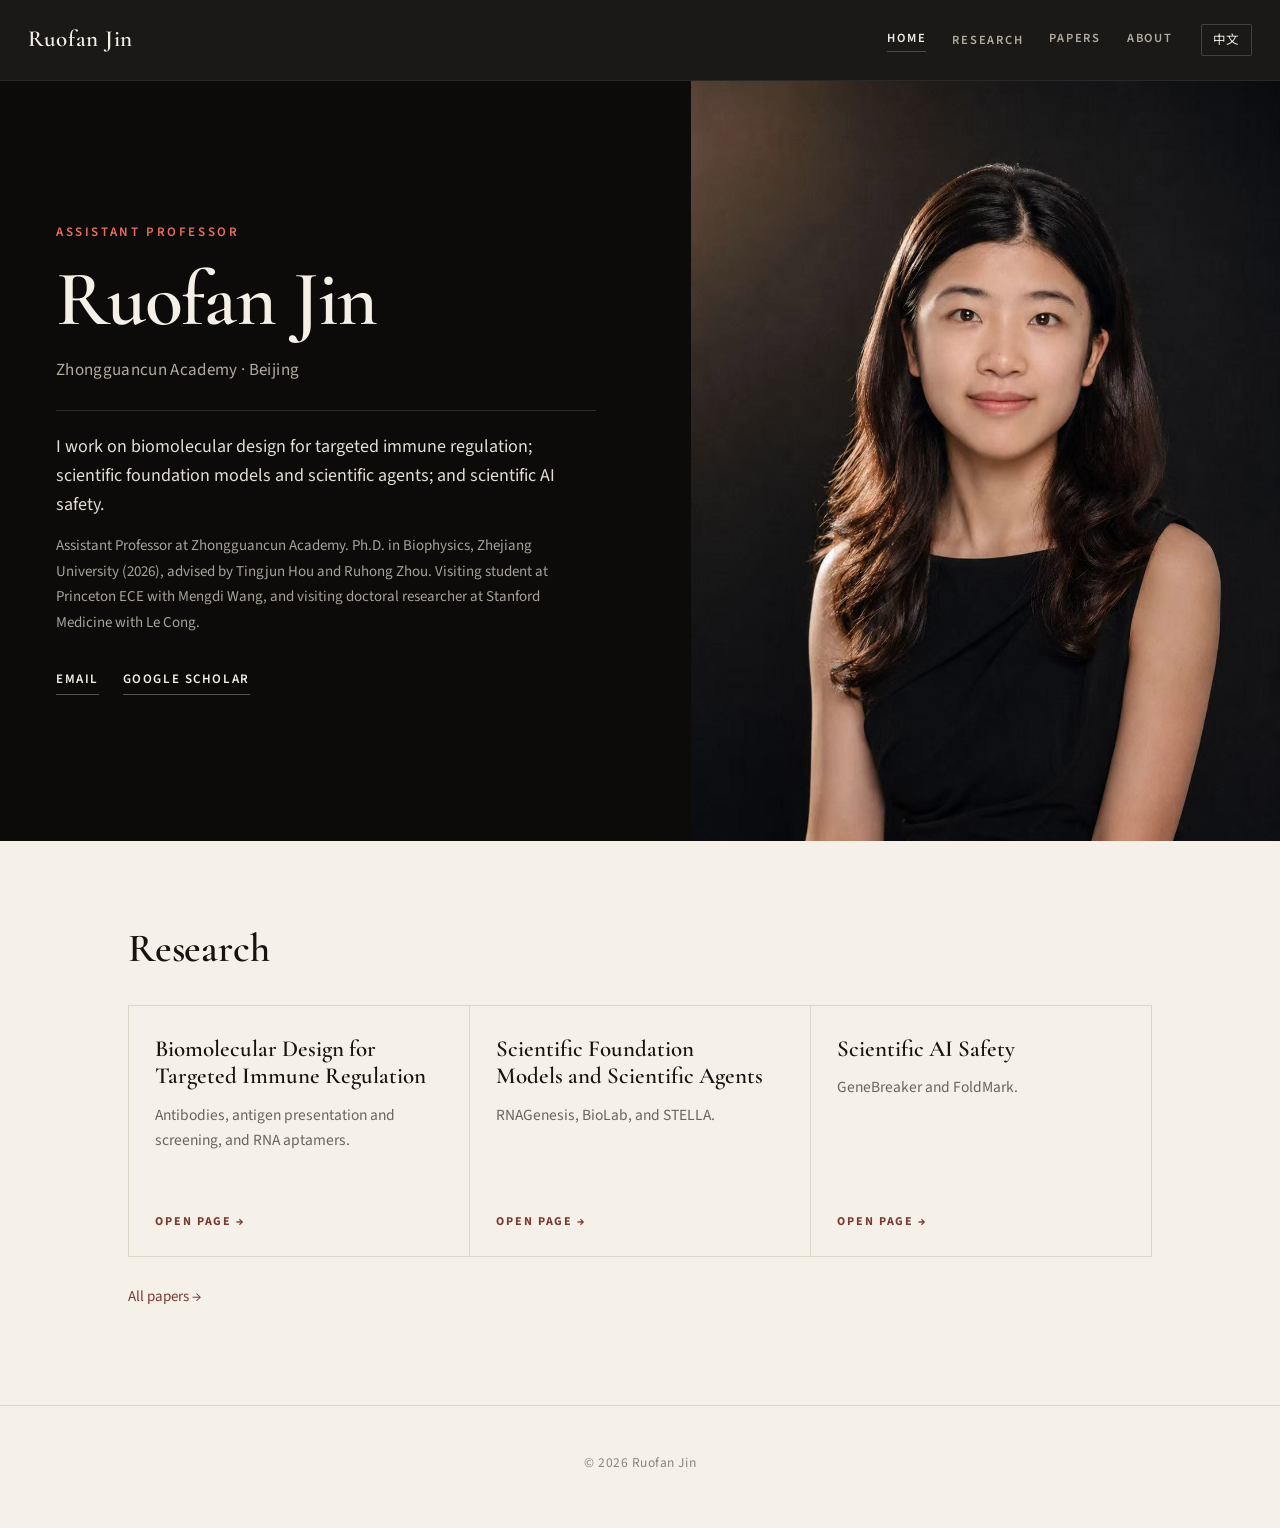
==== commit d255ff52: "Rewrite the research pages as field background, own work, and references. Each direction now opens w" ====
--- a/index.html
+++ b/index.html
@@ -8,7 +8,7 @@
   <link rel="preconnect" href="https://fonts.googleapis.com" />
   <link rel="preconnect" href="https://fonts.gstatic.com" crossorigin />
   <link href="https://fonts.googleapis.com/css2?family=Cormorant+Garamond:ital,wght@0,500;0,600;0,700;1,500&family=Noto+Sans+SC:wght@400;500;700&family=Noto+Serif+SC:wght@500;600&family=Source+Sans+3:ital,wght@0,400;0,500;0,600;1,400&display=swap" rel="stylesheet" />
-  <link rel="stylesheet" href="css/style.css?v=20260819u" />
+  <link rel="stylesheet" href="css/style.css?v=20260819w" />
   <link rel="icon" href="data:image/svg+xml,<svg xmlns='http://www.w3.org/2000/svg' viewBox='0 0 64 64'><rect fill='%230c0c0d' width='64' height='64'/><text x='50%' y='54%' text-anchor='middle' fill='%23f4f0e8' font-family='Georgia' font-size='28'>RJ</text></svg>" />
 </head>
 <body>
@@ -37,7 +37,6 @@
     <section id="research" class="section">
       <div class="section-head">
         <h2 data-i18n="research.title">Research</h2>
-        <p data-i18n="research.sub">Three directions. Each has its own page.</p>
       </div>
       <div class="research-grid" id="research-grid"></div>
       <p class="section-more"><a href="papers.html" data-i18n="research.all">All papers</a></p>
@@ -48,7 +47,7 @@
     <p>© <span id="year"></span> <span id="footer-name">Ruofan Jin</span></p>
   </footer>
 
-  <script src="js/content.js?v=20260819u"></script>
-  <script src="js/site.js?v=20260819u"></script>
+  <script src="js/content.js?v=20260819w"></script>
+  <script src="js/site.js?v=20260819w"></script>
 </body>
 </html>
--- a/css/style.css
+++ b/css/style.css
@@ -198,12 +198,19 @@
 }
 .eyebrow {
   margin: 0 0 16px;
-  font-size: var(--label);
+  font-size: 13px;
   letter-spacing: 0.2em;
   text-transform: uppercase;
   font-weight: 600;
   color: var(--accent);
   filter: brightness(1.9);
+}
+/* Han characters need a larger size than all-caps Latin to read as a kicker. */
+html[lang="zh-CN"] .eyebrow {
+  margin-bottom: 14px;
+  font-size: 16px;
+  letter-spacing: 0.16em;
+  font-weight: 500;
 }
 .hero h1 {
   margin: 0;
@@ -386,11 +393,16 @@
 /* ---------- article (research direction pages) ---------- */
 .article .page-kicker {
   margin: 0 0 14px;
-  font-size: var(--label);
+  font-size: 13px;
   letter-spacing: 0.2em;
   text-transform: uppercase;
   font-weight: 700;
   color: var(--accent);
+}
+html[lang="zh-CN"] .article .page-kicker {
+  font-size: 15px;
+  letter-spacing: 0.16em;
+  font-weight: 500;
 }
 .article h1 {
   margin: 0 0 18px;
@@ -416,8 +428,17 @@
   color: var(--ink-2);
 }
 html[lang="zh-CN"] .article .lede { font-size: 20px; line-height: 1.7; }
+/* Section body is wider than the plain measure so a floated figure can sit
+   beside text without squeezing the line length below what reads well. */
+.article { --col: 1000px; --fig: 330px; }
+html[lang="zh-CN"] .article { --col: 930px; --fig: 320px; }
+.rs {
+  max-width: var(--col);
+  margin-top: 48px;
+}
+.rs::after { content: ""; display: block; clear: both; }
 .article h2 {
-  margin: 46px 0 14px;
+  margin: 0 0 16px;
   padding-top: 13px;
   max-width: var(--measure);
   border-top: 1px solid var(--line);
@@ -427,52 +448,81 @@
   font-weight: 700;
   color: var(--accent);
 }
-html[lang="zh-CN"] .article h2 { font-size: 13px; letter-spacing: 0.1em; }
-.article p { max-width: var(--measure); margin: 0 0 14px; }
-.article .story {
-  margin: 14px 0 0;
-  color: var(--ink-2);
-}
-.work-list {
-  margin: 0;
-  padding: 0;
-  max-width: var(--measure);
-  list-style: none;
-}
-.work-list li {
-  padding: 11px 0;
-  border-bottom: 1px solid var(--line);
-}
-.work-list li:first-child { border-top: 1px solid var(--line); }
-.work-list a { font-weight: 600; }
-.work-list span { color: var(--muted); font-size: 15px; }
-
-.fig-stack {
-  display: flex;
-  flex-direction: column;
-  gap: 40px;
-  margin: 20px 0 0;
-  max-width: 900px;
-}
-.fig-stack figure { margin: 0; }
-.fig-stack img {
+html[lang="zh-CN"] .article h2 { font-size: 13.5px; letter-spacing: 0.12em; font-weight: 500; }
+.rs h2 { max-width: none; }
+.rs p { margin: 0 0 16px; }
+.rs p:last-child { margin-bottom: 0; }
+.rs:not(.has-float) p { max-width: var(--measure); }
+
+.fig { margin: 2px 0 18px; }
+.fig img {
   display: block;
   width: 100%;
   height: auto;
   background: #fff;
   border: 1px solid var(--line);
 }
-.fig-stack a { text-decoration: none; }
-.fig-stack a:hover img { border-color: var(--accent); }
-.fig-stack figcaption {
-  margin-top: 12px;
-  padding-left: 14px;
+.fig a { text-decoration: none; }
+.fig a:hover img { border-color: var(--accent); }
+.fig figcaption {
+  margin-top: 10px;
+  padding-left: 12px;
   border-left: 2px solid var(--line-strong);
-  font-size: 14px;
-  line-height: 1.6;
+  font-size: 13.5px;
+  line-height: 1.55;
   color: var(--muted);
-  max-width: var(--measure);
-}
+}
+.fig-right { float: right; width: var(--fig); margin-left: 36px; }
+.fig-left { float: left; width: var(--fig); margin-right: 36px; }
+.fig-wide {
+  clear: both;
+  width: 100%;
+  margin: 26px 0 6px;
+}
+.fig-wide figcaption { max-width: var(--measure); }
+
+.cite {
+  font-size: 0.66em;
+  font-weight: 700;
+  line-height: 0;
+  vertical-align: super;
+}
+.cite a { text-decoration: none; }
+.cite a:hover { text-decoration: underline; }
+.cite + .cite::before { content: ","; color: var(--faint); }
+
+.refs {
+  margin: 0;
+  padding: 0;
+  max-width: var(--measure-wide);
+  list-style: none;
+  counter-reset: ref;
+}
+.refs li {
+  counter-increment: ref;
+  display: grid;
+  grid-template-columns: 2.2em 1fr;
+  padding: 10px 0 10px 12px;
+  border-bottom: 1px solid var(--line);
+  border-left: 2px solid transparent;
+  scroll-margin-top: 84px;
+  color: var(--muted);
+  font-size: 14.5px;
+  line-height: 1.55;
+}
+.refs li::before {
+  content: counter(ref) ".";
+  color: var(--faint);
+  font-variant-numeric: tabular-nums;
+}
+.refs a { color: inherit; text-decoration: none; }
+.refs a:hover { color: var(--accent); }
+.refs li.is-mine {
+  border-left-color: var(--accent);
+  color: var(--ink-2);
+}
+.refs li.is-mine b { color: var(--accent); }
+.refs li:target { background: var(--accent-soft); }
 .code-links {
   display: flex;
   flex-wrap: wrap;
@@ -680,8 +730,14 @@
   .hero-photo { height: 54vh; min-height: 340px; max-height: none; }
   .section { padding: 56px 24px 64px; }
   .page { padding: 40px 24px 72px; }
-  .article h2 { margin-top: 38px; }
-  .fig-stack { gap: 30px; }
+  .rs { margin-top: 36px; }
+  .fig-right,
+  .fig-left {
+    float: none;
+    width: 100%;
+    max-width: 420px;
+    margin: 4px 0 20px;
+  }
   .timeline li { grid-template-columns: 1fr; gap: 4px; }
   .contact-row { padding: 20px; }
   .nav { display: none; }
